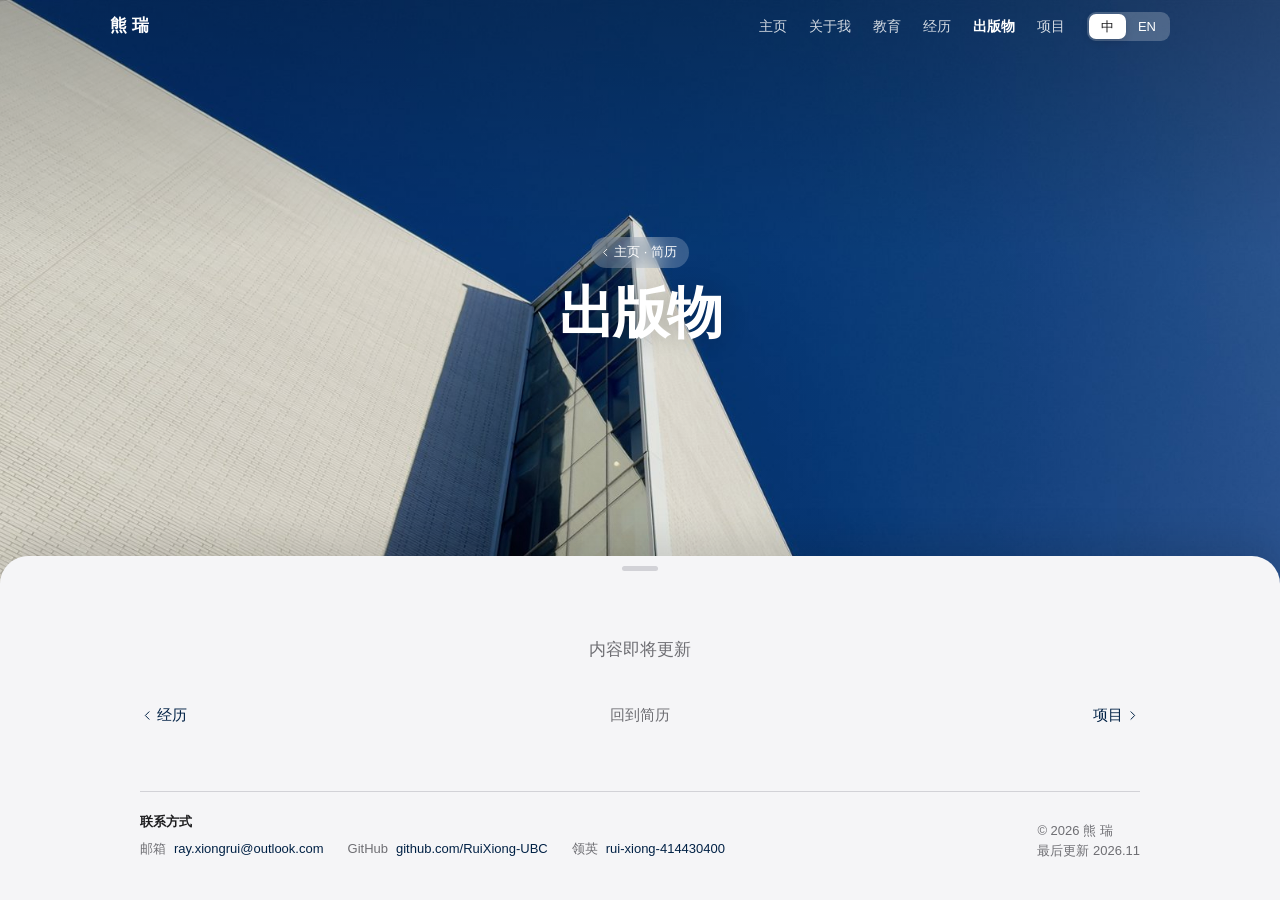
==== publications.html @ b3a9c885 "Initial site" ====
<!doctype html>
<html lang="zh-CN">
<head>
<meta charset="utf-8">
<title>出版物</title>
<meta name="viewport" content="width=device-width, initial-scale=1, viewport-fit=cover">
<meta name="claude:viewport-fit-sides" content="cover">
<link rel="stylesheet" href="assets/style.css">
</head>
<body>
<!-- 这个文件不需要修改：网页内容都在 content.js 里编辑。 -->
<div id="app" data-page="publications"></div>
<script src="content.js"></script>
<script src="assets/admin.js"></script>
<script src="assets/main.js"></script>
</body>
</html>
---- assets/style.css ----
/* Layout: the photo is a fixed layer 0; white sheets slide up over it like an iOS sheet,
   with one window between About and CV where the photo shows through again.
   Type follows the iOS text styles (system font, Large Title down to Footnote).
   Color: white first, light gray second, UBC navy as the only accent. */
:root {
  color-scheme: light;
  --panel: #ffffff;                       /* primary surface */
  --bg: #f5f5f7;                          /* secondary surface */
  --fill: rgba(118, 118, 128, 0.12);      /* iOS tertiary fill */
  --ink: #1d1d1f;
  --muted: #6e6e73;
  --line: #d2d2d7;
  --hair: rgba(60, 60, 67, 0.16);         /* iOS separator */
  --accent: #002145;                      /* UBC navy */
  --accent-soft: #e7ebf1;
  --on-photo: #ffffff;
  --glass: rgba(255, 255, 255, 0.58);
  --photo-fallback: #50606e;

  --font: -apple-system, BlinkMacSystemFont, "SF Pro Text", "SF Pro Display", "Helvetica Neue",
          "PingFang SC", "Hiragino Sans GB", "Segoe UI", "Microsoft YaHei", Arial, sans-serif;
  --f-body: var(--font);
  --gutter-l: max(20px, env(safe-area-inset-left, 0px));
  --gutter-r: max(20px, env(safe-area-inset-right, 0px));
  --ease: cubic-bezier(0.25, 0.1, 0.25, 1);
}

*, *::before, *::after { box-sizing: border-box; }
[hidden] { display: none !important; }
html { scroll-behavior: smooth; -webkit-text-size-adjust: 100%; }
body {
  margin: 0;
  background: var(--bg);
  color: var(--ink);
  font-family: var(--font);
  font-size: 17px;
  line-height: 1.47;
  letter-spacing: -0.022em;
  -webkit-font-smoothing: antialiased;
  -moz-osx-font-smoothing: grayscale;
}
html:lang(zh-CN) body { letter-spacing: 0; line-height: 1.6; }
img { max-width: 100%; }
a { color: var(--accent); text-decoration: none; }
a:hover { text-decoration: underline; text-underline-offset: 3px; }
:focus-visible { outline: 2px solid var(--accent); outline-offset: 2px; border-radius: 6px; }
.ico { width: 1em; height: 1em; flex: none; vertical-align: -0.12em; }

/* ---------- layer 0 ---------- */
.layer0 {
  position: fixed;
  inset: 0;
  z-index: 0;
  background-color: var(--photo-fallback);
  background-size: cover;
  background-position: center;
}
.layer0::after {
  content: "";
  position: absolute;
  inset: 0;
  background: linear-gradient(to bottom, rgba(0, 0, 0, 0.3), rgba(0, 0, 0, 0.08) 28%, rgba(0, 0, 0, 0.08) 68%, rgba(0, 0, 0, 0.32));
}
/* short pages: the photo on top grows, so the sheet always ends at the bottom of the window */
main { position: relative; z-index: 1; display: flex; flex-direction: column; min-height: 100vh; min-height: 100svh; }
main > .hero--page { flex: 1 0 auto; }

/* ---------- navigation bar ---------- */
.nav {
  position: fixed;
  top: 0;
  left: 0;
  right: 0;
  z-index: 20;
  padding-top: env(safe-area-inset-top, 0px);
  color: var(--on-photo);
  --hover: rgba(255, 255, 255, 0.16);
  --track: rgba(255, 255, 255, 0.22);
  transition: background-color 0.3s var(--ease), color 0.3s var(--ease), box-shadow 0.3s var(--ease);
}
.nav.solid {
  background: var(--glass);
  -webkit-backdrop-filter: saturate(180%) blur(20px);
  backdrop-filter: saturate(180%) blur(20px);
  color: var(--ink);
  box-shadow: 0 1px 0 var(--hair);
  --hover: var(--fill);
  --track: var(--fill);
}
.nav-inner {
  max-width: 1100px;
  margin: 0 auto;
  height: 52px;
  display: flex;
  align-items: center;
  gap: 12px;
  padding-left: var(--gutter-l);
  padding-right: var(--gutter-r);
}
.brand {
  margin-right: auto;
  min-width: 0;
  overflow: hidden;
  text-overflow: ellipsis;
  white-space: nowrap;
  font-size: 17px;
  font-weight: 600;
  color: inherit;
}
.brand:hover { text-decoration: none; }
.nav-links { display: flex; gap: 2px; }
.nav-links a {
  padding: 5px 10px;
  border-radius: 8px;
  color: inherit;
  font-size: 14px;
  opacity: 0.82;
  white-space: nowrap;
}
.nav-links a:hover { background: var(--hover); opacity: 1; text-decoration: none; }
.nav-links a.active { opacity: 1; font-weight: 600; }

/* iOS segmented control */
.lang { display: flex; padding: 2px; border-radius: 9px; background: var(--track); }
.lang button {
  border: 0;
  background: none;
  color: inherit;
  font: inherit;
  font-size: 13px;
  font-weight: 500;
  line-height: 1;
  padding: 6px 12px;
  border-radius: 7px;
  cursor: pointer;
  transition: background-color 0.2s var(--ease);
}
.lang button[aria-pressed="true"] {
  background: var(--panel);
  color: var(--ink);
  box-shadow: 0 3px 8px rgba(0, 0, 0, 0.12), 0 1px 1px rgba(0, 0, 0, 0.04);
}
.nav-toggle {
  display: none;
  border: 0;
  background: none;
  color: inherit;
  padding: 8px;
  margin-right: -8px;
  border-radius: 8px;
  cursor: pointer;
  font-size: 22px;
  line-height: 0;
}
@media (max-width: 900px) {
  .nav-toggle { display: block; }
  .nav-links {
    display: none;
    position: absolute;
    top: 100%;
    left: 0;
    right: 0;
    flex-direction: column;
    gap: 0;
    padding: 4px var(--gutter-r) 12px var(--gutter-l);
    background: var(--glass);
    -webkit-backdrop-filter: saturate(180%) blur(20px);
    backdrop-filter: saturate(180%) blur(20px);
    color: var(--ink);
    box-shadow: 0 1px 0 var(--hair);
  }
  .nav.open .nav-links { display: flex; }
  .nav-links a { padding: 12px 0; font-size: 17px; border-radius: 0; opacity: 1; }
  .nav-links a + a { box-shadow: 0 -1px 0 var(--hair); }
  .nav-links a:hover { background: none; color: var(--accent); }
  .nav-links a.active { color: var(--accent); }
}

/* ---------- hero (name on the photo) ---------- */
.hero {
  position: relative;
  min-height: 100vh;
  min-height: 100svh;
  display: grid;
  place-items: center;
  text-align: center;
  padding: 96px var(--gutter-r) 96px var(--gutter-l);
}
.hero--page { min-height: 44vh; min-height: 44svh; padding-bottom: 72px; }
.hero-card { max-width: 100%; color: var(--on-photo); text-shadow: 0 2px 24px rgba(0, 0, 0, 0.22); }
.hero-name {
  margin: 0;
  font-size: clamp(40px, 8vw, 80px);
  font-weight: 700;
  line-height: 1.05;
  letter-spacing: -0.03em;
  text-wrap: balance;
}
.hero--page .hero-name { font-size: clamp(34px, 6vw, 56px); }
.hero-tag {
  margin: 14px auto 0;
  max-width: 34em;
  font-size: clamp(17px, 2.2vw, 21px);
  font-weight: 500;
  line-height: 1.4;
  opacity: 0.92;
  text-wrap: balance;
}
.crumb {
  display: inline-flex;
  align-items: center;
  gap: 2px;
  margin-bottom: 16px;
  padding: 5px 12px 5px 8px;
  border-radius: 999px;
  background: rgba(255, 255, 255, 0.2);
  -webkit-backdrop-filter: blur(12px);
  backdrop-filter: blur(12px);
  color: var(--on-photo);
  font-size: 13px;
  font-weight: 500;
  text-shadow: none;
}
.crumb:hover { background: rgba(255, 255, 255, 0.3); text-decoration: none; }
.scroll-hint {
  position: absolute;
  left: 50%;
  bottom: calc(28px + env(safe-area-inset-bottom, 0px));
  transform: translateX(-50%);
  width: 40px;
  height: 40px;
  display: grid;
  place-items: center;
  border-radius: 50%;
  background: rgba(255, 255, 255, 0.2);
  -webkit-backdrop-filter: blur(12px);
  backdrop-filter: blur(12px);
  color: var(--on-photo);
  font-size: 20px;
}
.scroll-hint .ico { animation: nudge 2.4s var(--ease) infinite; }
.scroll-hint:hover { background: rgba(255, 255, 255, 0.3); }
@keyframes nudge { 50% { transform: translateY(3px); } }

/* ---------- sheets (layer 1) ---------- */
.sheet {
  position: relative;
  background: var(--panel);
  border-radius: 28px 28px 0 0;
  box-shadow: 0 -12px 40px rgba(0, 0, 0, 0.12);
}
.sheet::before {           /* iOS sheet grabber */
  content: "";
  position: absolute;
  top: 10px;
  left: 50%;
  width: 36px;
  height: 5px;
  margin-left: -18px;
  border-radius: 3px;
  background: var(--line);
}
.sheet--gray { background: var(--bg); }
.wrap {
  max-width: 1040px;
  margin: 0 auto;
  padding-left: var(--gutter-l);
  padding-right: var(--gutter-r);
  padding-block: 72px 40px;
}
.sec-title {
  margin: 0;
  font-size: clamp(32px, 4.5vw, 48px);
  font-weight: 700;
  line-height: 1.1;
  letter-spacing: -0.03em;
  text-wrap: balance;
}
.sec-sub {
  margin: 10px 0 40px;
  max-width: 36em;
  color: var(--muted);
  font-size: clamp(17px, 2vw, 21px);
  line-height: 1.4;
  text-wrap: balance;
}

/* about */
.about-grid {
  display: grid;
  grid-template-columns: minmax(0, 280px) minmax(0, 1fr);
  gap: clamp(28px, 5vw, 64px);
  align-items: start;
}
.about-grid.no-photo { grid-template-columns: minmax(0, 1fr); }
.about-photo { margin: 0; }
.about-photo img { display: block; width: 100%; aspect-ratio: 4 / 5; object-fit: cover; border-radius: 18px; }
.about-photo figcaption { margin-top: 12px; color: var(--muted); font-size: 13px; text-align: center; }
.about-text { min-width: 0; }
.about-text p { margin: 0 0 1em; max-width: 36em; }
/* inset grouped list, like iOS Settings */
.info { margin: 28px 0 0; padding: 0 16px; border-radius: 12px; background: var(--bg); font-size: 15px; }
.info-row { display: flex; justify-content: space-between; gap: 16px; padding: 11px 0; }
.info-row + .info-row { box-shadow: 0 -1px 0 var(--hair); }
.info dt { flex: none; }
.info dd { margin: 0; min-width: 0; color: var(--muted); text-align: right; }
@media (max-width: 720px) {
  .about-grid { grid-template-columns: minmax(0, 1fr); }
  .about-photo { max-width: 240px; }
}

/* window where the photo shows through */
.window {
  min-height: 42vh;
  display: grid;
  place-items: center;
  padding: 64px var(--gutter-r) 72px var(--gutter-l);
  text-align: center;
  background-size: cover;
  background-position: center;
}
.window-text {
  margin: 0;
  color: var(--on-photo);
  font-size: clamp(34px, 6vw, 64px);
  font-weight: 700;
  line-height: 1.05;
  letter-spacing: -0.03em;
  text-shadow: 0 2px 24px rgba(0, 0, 0, 0.25);
  text-wrap: balance;
}

/* CV cards */
.cv-grid { display: grid; grid-template-columns: repeat(4, minmax(0, 1fr)); gap: 16px; }
@media (max-width: 900px) { .cv-grid { grid-template-columns: repeat(2, minmax(0, 1fr)); } }
@media (max-width: 400px) { .cv-grid { grid-template-columns: minmax(0, 1fr); } }
.cv-card {
  display: flex;
  flex-direction: column;
  gap: 6px;
  padding: 24px 22px 20px;
  border-radius: 18px;
  background: var(--panel);
  color: inherit;
  transition: transform 0.35s var(--ease), box-shadow 0.35s var(--ease);
}
.cv-card:hover { transform: scale(1.015); box-shadow: 0 10px 30px rgba(0, 0, 0, 0.08); text-decoration: none; }
.cv-icon { margin-bottom: 18px; color: var(--accent); font-size: 30px; line-height: 0; }
.cv-card h3 { margin: 0; font-size: 21px; font-weight: 600; line-height: 1.2; letter-spacing: -0.02em; }
.cv-card p { margin: 0; flex: 1; color: var(--muted); font-size: 15px; line-height: 1.45; }
.cv-meta {
  display: flex;
  justify-content: space-between;
  align-items: center;
  gap: 8px;
  margin-top: 18px;
  color: var(--muted);
  font-size: 13px;
  font-variant-numeric: tabular-nums;
}
.cv-meta span:last-child { display: inline-flex; align-items: center; color: var(--accent); font-weight: 500; }

/* CV blocks on the home page: each section's core entries, one after another */
.cv-block { margin-top: 64px; scroll-margin-top: 72px; }
.cv-block-head { display: flex; align-items: center; gap: 10px; margin: 0 4px 14px; }
.cv-block-icon { color: var(--accent); font-size: 26px; line-height: 0; }
.cv-block-head h3 { margin: 0 auto 0 0; font-size: 28px; font-weight: 700; line-height: 1.2; letter-spacing: -0.025em; }
.cv-more { display: inline-flex; align-items: center; font-size: 15px; white-space: nowrap; }
.cv-group-title { margin: 24px 0 8px 20px; color: var(--muted); font-size: 13px; font-weight: 400; }
.cv-block-head + .cv-group-title { margin-top: 0; }
.entry.entry--compact { grid-template-columns: minmax(0, 1fr) 48px; gap: 16px; align-items: center; padding: 14px 20px; }
.entry.entry--compact.no-logo { grid-template-columns: minmax(0, 1fr); }
.entry--compact + .entry--compact::before { left: 20px; }
.entry--compact .entry-logo { width: 48px; height: 48px; padding: 7px; border-radius: 11px; }
.entry--compact .entry-title { font-size: 17px; }
.entry--compact .entry-time { margin-bottom: 2px; }
.entry--compact .entry-authors { margin-top: 2px; }
.entry--compact .entry-links { margin-top: 8px; }
.entry--compact .chip { padding: 4px 10px; font-size: 13px; }

/* ---------- entries (sub-pages): iOS inset grouped lists ---------- */
.group + .group { margin-top: 44px; }
.group-title { margin: 0 0 12px 4px; font-size: 22px; font-weight: 700; letter-spacing: -0.02em; }
.group-list { border-radius: 18px; background: var(--panel); overflow: hidden; }
.entry {
  position: relative;
  display: grid;
  grid-template-columns: minmax(0, 1fr) 72px;
  gap: 24px;
  padding: 22px 24px;
}
.entry + .entry::before {
  content: "";
  position: absolute;
  top: 0;
  left: 24px;
  right: 0;
  height: 1px;
  background: var(--hair);
}
.entry.no-logo { grid-template-columns: minmax(0, 1fr); }
.entry-body { min-width: 0; }
.entry-logo {
  width: 72px;
  height: 72px;
  display: grid;
  place-items: center;
  padding: 10px;
  border-radius: 16px;
  background: var(--bg);
}
.entry-logo img { display: block; max-width: 100%; max-height: 100%; object-fit: contain; }
@media (max-width: 600px) {
  .entry { grid-template-columns: minmax(0, 1fr) 52px; gap: 14px; padding: 18px; }
  .entry + .entry::before { left: 18px; }
  .entry-logo { width: 52px; height: 52px; padding: 7px; border-radius: 12px; }
}
.entry-time { margin: 0 0 4px; color: var(--muted); font-size: 13px; font-variant-numeric: tabular-nums; }
.entry-title { margin: 0; font-size: 19px; font-weight: 600; line-height: 1.3; letter-spacing: -0.02em; text-wrap: balance; }
.entry-title a { color: inherit; }
.entry-title a:hover { color: var(--accent); }
.entry-org { margin: 2px 0 0; color: var(--muted); font-size: 15px; }
.entry-org span + span::before { content: "·"; margin: 0 0.45em; }
.entry-authors { margin: 6px 0 0; color: var(--muted); font-size: 15px; }
.entry-authors b { color: var(--ink); font-weight: 600; }
.entry-venue { margin: 2px 0 0; color: var(--muted); font-size: 15px; }
.entry-text { margin-top: 12px; font-size: 16px; }
.entry-text p { margin: 0 0 0.6em; max-width: 38em; }
.entry-bullets { margin: 8px 0 0; padding-left: 1.2em; max-width: 38em; font-size: 16px; }
.entry-bullets li + li { margin-top: 2px; }
.entry-bullets li::marker { color: var(--accent); }
/* course list under a degree: inset grouped rows, grade on the right */
.courses { margin-top: 18px; }
.courses-title { display: flex; align-items: baseline; gap: 8px; margin: 0 0 8px 2px; color: var(--muted); font-size: 13px; font-weight: 600; }
.courses-title span { font-weight: 400; font-variant-numeric: tabular-nums; }
.course-group { display: flex; align-items: baseline; gap: 6px; margin: 14px 0 6px 2px; font-size: 15px; font-weight: 600; }
.courses-title + .course-group { margin-top: 0; }
.course-group span { color: var(--muted); font-size: 13px; font-weight: 400; font-variant-numeric: tabular-nums; }
.course-list {
  display: grid;
  grid-template-columns: repeat(auto-fill, minmax(min(100%, 300px), 1fr));
  column-gap: 28px;
  margin: 0;
  padding: 0 16px;
  overflow: hidden;           /* clips the separators above the first row */
  list-style: none;
  border-radius: 12px;
  background: var(--bg);
  font-size: 15px;
  line-height: 1.35;
}
.course-list li { display: flex; justify-content: space-between; align-items: baseline; gap: 12px; padding: 10px 0; box-shadow: 0 -1px 0 var(--hair); }
.course-name { min-width: 0; }
.course-grade { flex: none; color: var(--muted); font-variant-numeric: tabular-nums; }
.entry-links { display: flex; flex-wrap: wrap; gap: 8px; margin-top: 14px; }
.chip {
  display: inline-flex;
  align-items: center;
  gap: 4px;
  padding: 6px 12px;
  border-radius: 999px;
  background: var(--fill);
  color: var(--accent);
  font-size: 14px;
  font-weight: 500;
  line-height: 1.2;
}
.chip:hover { background: var(--accent-soft); text-decoration: none; }
.chip--gh { gap: 6px; background: var(--accent); color: var(--panel); }
.chip--gh:hover { background: var(--accent); opacity: 0.88; }
.gh-all { margin: 32px 0 0; text-align: center; }
.empty-note { margin: 8px 0 0; color: var(--muted); text-align: center; }
.gh-button {
  display: inline-flex;
  align-items: center;
  gap: 8px;
  padding: 12px 22px;
  border-radius: 999px;
  background: var(--accent);
  color: var(--panel);
  font-size: 17px;
  font-weight: 500;
}
.gh-button:hover { opacity: 0.88; text-decoration: none; }

/* galleries */
.gallery {
  display: grid;
  grid-template-columns: repeat(auto-fill, minmax(min(150px, 100%), 1fr));
  gap: 10px;
  margin-top: 16px;
}
.wrap > .gallery { margin-top: 40px; grid-template-columns: repeat(auto-fill, minmax(min(220px, 100%), 1fr)); gap: 16px; }
.gallery figure { margin: 0; }
.thumb { display: block; width: 100%; padding: 0; border: 0; background: none; cursor: zoom-in; border-radius: 12px; }
.thumb img { display: block; width: 100%; aspect-ratio: 4 / 3; object-fit: cover; border-radius: 12px; transition: opacity 0.2s var(--ease); }
.thumb:hover img { opacity: 0.9; }
.gallery figcaption { margin-top: 6px; color: var(--muted); font-size: 13px; line-height: 1.4; }

/* pager */
.pager {
  display: grid;
  grid-template-columns: 1fr auto 1fr;   /* 「回到简历」始终居中 */
  align-items: center;
  gap: 12px;
  margin-top: 40px;
  font-size: 15px;
}
.pager a { display: inline-flex; align-items: center; gap: 2px; }
.pager-home { color: var(--muted); }
.pager-next { justify-self: end; }

/* footer */
.site-footer {
  display: flex;
  flex-wrap: wrap;
  justify-content: space-between;
  align-items: flex-end;
  gap: 16px 32px;
  margin-top: 64px;
  padding-top: 20px;
  border-top: 1px solid var(--line);
  color: var(--muted);
  font-size: 13px;
}
.foot-title { margin: 0 0 6px; color: var(--ink); font-size: 13px; font-weight: 600; }
.contacts { list-style: none; margin: 0; padding: 0; display: flex; flex-wrap: wrap; gap: 4px 24px; }
.contacts li { display: flex; gap: 8px; min-width: 0; overflow-wrap: anywhere; }
.foot-note { margin: 0; line-height: 1.5; }

/* lightbox */
.lightbox {
  position: fixed;
  inset: 0;
  z-index: 50;
  display: grid;
  place-items: center;
  padding: max(56px, env(safe-area-inset-top, 0px)) max(16px, env(safe-area-inset-right, 0px)) max(24px, env(safe-area-inset-bottom, 0px)) max(16px, env(safe-area-inset-left, 0px));
  background: rgba(255, 255, 255, 0.76);
  -webkit-backdrop-filter: saturate(180%) blur(24px);
  backdrop-filter: saturate(180%) blur(24px);
  cursor: zoom-out;
}
.lightbox figure { margin: 0; text-align: center; }
.lightbox img { max-width: min(1100px, 100%); max-height: 78vh; border-radius: 14px; box-shadow: 0 20px 60px rgba(0, 0, 0, 0.18); }
.lightbox figcaption { margin-top: 12px; color: var(--muted); font-size: 15px; }
.lb-close {
  position: absolute;
  top: calc(14px + env(safe-area-inset-top, 0px));
  right: max(14px, env(safe-area-inset-right, 0px));
  width: 36px;
  height: 36px;
  display: grid;
  place-items: center;
  border: 0;
  border-radius: 50%;
  background: var(--fill);
  color: var(--ink);
  font-size: 18px;
  line-height: 0;
  cursor: pointer;
}

@media (prefers-reduced-motion: reduce) {
  html { scroll-behavior: auto; }
  *, *::before, *::after { animation: none !important; transition: none !important; }
}
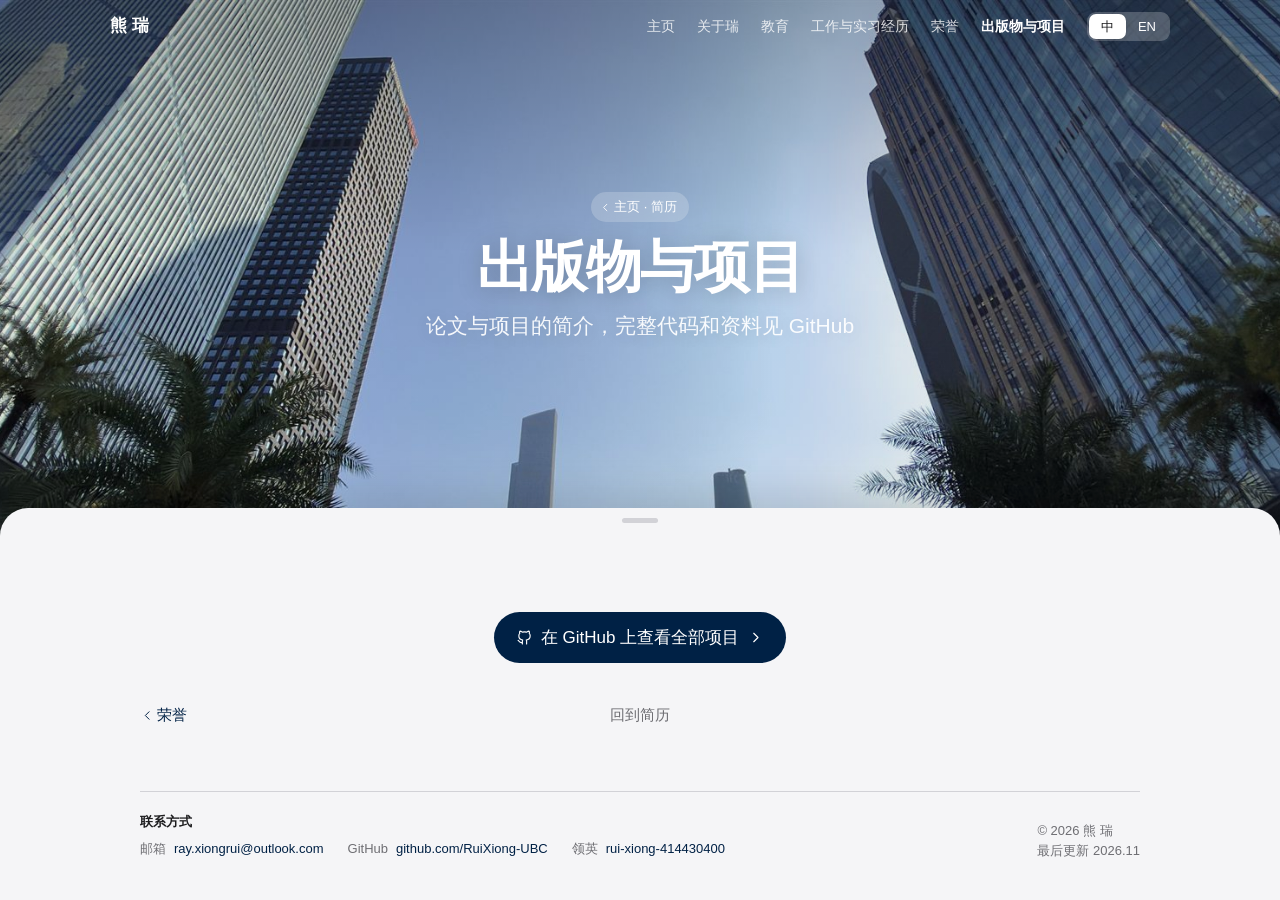
==== commit 86a14bbb: "Add certificates & honors page, merge publications into projects - New "证书与荣誉" section between exper" ====
--- a/publications.html
+++ b/publications.html
@@ -2,16 +2,10 @@
 <html lang="zh-CN">
 <head>
 <meta charset="utf-8">
-<title>出版物</title>
-<meta name="viewport" content="width=device-width, initial-scale=1, viewport-fit=cover">
-<meta name="claude:viewport-fit-sides" content="cover">
-<link rel="stylesheet" href="assets/style.css">
+<title>出版物与项目</title>
+<!-- 出版物已经并入「出版物与项目」页面，旧链接自动跳转过去 -->
+<meta http-equiv="refresh" content="0; url=projects.html#publications">
+<link rel="canonical" href="projects.html#publications">
 </head>
-<body>
-<!-- 这个文件不需要修改：网页内容都在 content.js 里编辑。 -->
-<div id="app" data-page="publications"></div>
-<script src="content.js"></script>
-<script src="assets/admin.js"></script>
-<script src="assets/main.js"></script>
-</body>
+<body><a href="projects.html#publications">出版物与项目</a></body>
 </html>
